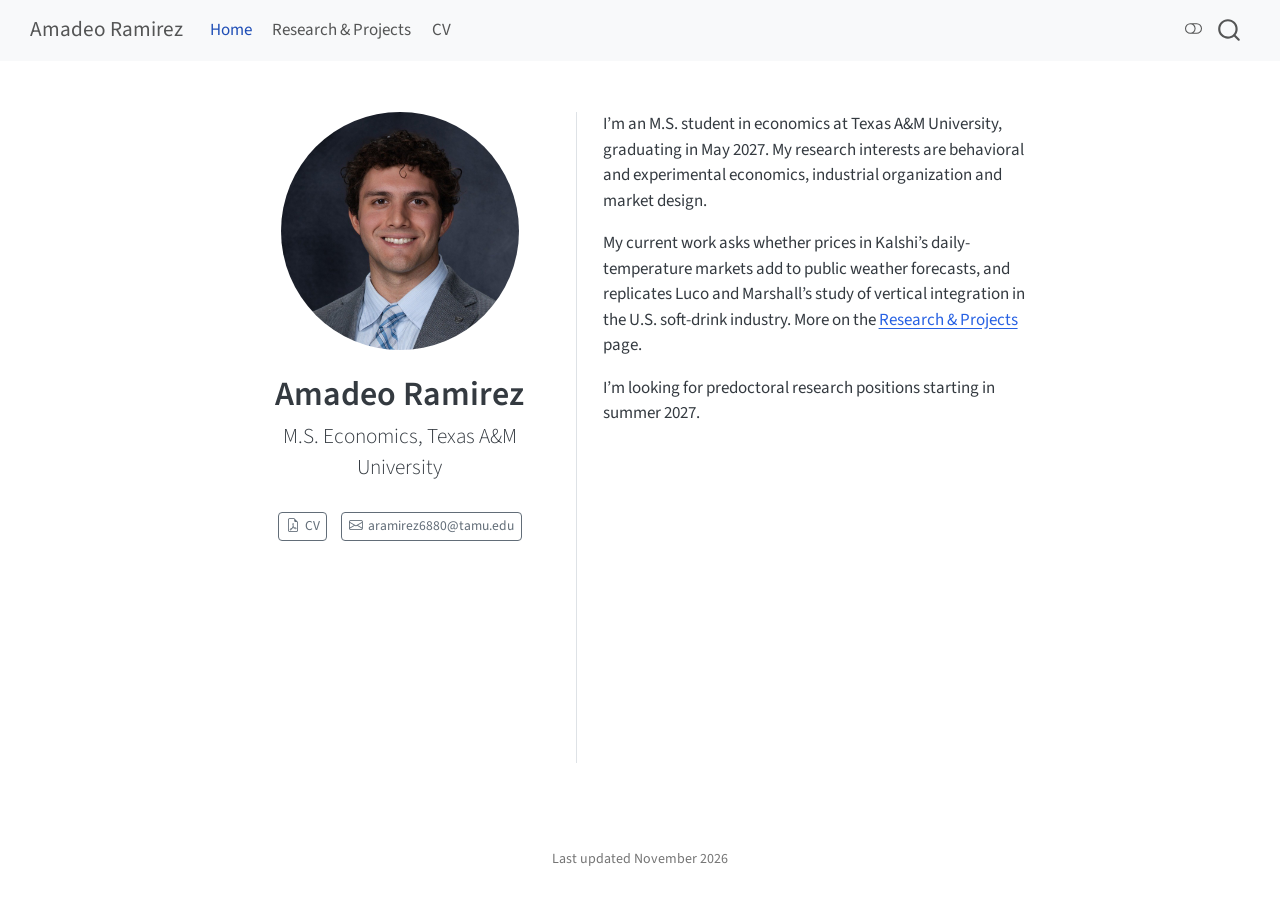
==== docs/index.html @ a7467236 "Initial personal academic website Quarto site with Home, Research & Projects, and CV pages, rendered" ====
<!DOCTYPE html>
<html xmlns="http://www.w3.org/1999/xhtml" lang="en" xml:lang="en"><head>

<meta charset="utf-8">
<meta name="generator" content="quarto-1.11.9">

<meta name="viewport" content="width=device-width, initial-scale=1.0, user-scalable=yes">


<title>Amadeo Ramirez</title>
<style>
/* Default styles provided by pandoc.
** See https://pandoc.org/MANUAL.html#variables-for-html for config info.
*/
span.smallcaps{font-variant: small-caps;}
div.columns{display: flex; gap: 1.5em;}
div.column{flex: auto;}
@media screen {
div.columns{gap: min(4vw, 1.5em);}
div.column{overflow-x: auto;}
}
div.hanging-indent{margin-left: 1.5em; text-indent: -1.5em;}
ul.task-list{list-style: none;}
ul.task-list li input[type="checkbox"] {
  width: 0.8em;
  margin: 0 0.8em 0.2em -1em; /* quarto-specific, see https://github.com/quarto-dev/quarto-cli/issues/4556 */ 
  vertical-align: middle;
}
</style>


<script src="site_libs/quarto-nav/quarto-nav.js"></script>
<script src="site_libs/quarto-nav/headroom.min.js"></script>
<script src="site_libs/clipboard/clipboard.min.js"></script>
<script src="site_libs/quarto-search/autocomplete.umd.js"></script>
<script src="site_libs/quarto-search/fuse.min.js"></script>
<script src="site_libs/quarto-search/quarto-search.js"></script>
<meta name="quarto:offset" content="./">
<script src="site_libs/quarto-html/quarto.js" type="module"></script>
<script src="site_libs/quarto-html/tabsets/tabsets.js" type="module"></script>
<script src="site_libs/quarto-html/scrollable-regions/scrollable-regions.js" type="module"></script>
<script src="site_libs/quarto-html/popper.min.js"></script>
<script src="site_libs/quarto-html/tippy.umd.min.js"></script>
<link href="site_libs/quarto-html/tippy.css" rel="stylesheet">
<link href="site_libs/quarto-html/quarto-syntax-highlighting-63b5708e65d6cd79cd7618c58d0c21e7.css" rel="stylesheet" class="quarto-color-scheme" id="quarto-text-highlighting-styles">
<link href="site_libs/quarto-html/quarto-syntax-highlighting-dark-447e42e69aaa9833c0ba1b986f430b20.css" rel="stylesheet" class="quarto-color-scheme quarto-color-alternate" id="quarto-text-highlighting-styles">
<link href="site_libs/quarto-html/quarto-syntax-highlighting-63b5708e65d6cd79cd7618c58d0c21e7.css" rel="stylesheet" class="quarto-color-scheme-extra" id="quarto-text-highlighting-styles">
<script src="site_libs/bootstrap/bootstrap.min.js"></script>
<link href="site_libs/bootstrap/bootstrap-icons.css" rel="stylesheet">
<link href="site_libs/bootstrap/bootstrap-48eea8e06ff06eb442a2daacfce5ac08.min.css" rel="stylesheet" append-hash="true" class="quarto-color-scheme" id="quarto-bootstrap" data-mode="light">
<link href="site_libs/bootstrap/bootstrap-dark-f48fb05cf36c7d3a21b32e8ede64a95a.min.css" rel="stylesheet" append-hash="true" class="quarto-color-scheme quarto-color-alternate" id="quarto-bootstrap" data-mode="dark">
<link href="site_libs/bootstrap/bootstrap-48eea8e06ff06eb442a2daacfce5ac08.min.css" rel="stylesheet" append-hash="true" class="quarto-color-scheme-extra" id="quarto-bootstrap" data-mode="light">
<script id="quarto-search-options" type="application/json">{
  "location": "navbar",
  "copy-button": false,
  "collapse-after": 3,
  "panel-placement": "end",
  "type": "overlay",
  "limit": 50,
  "keyboard-shortcut": [
    "f",
    "/",
    "s"
  ],
  "show-item-context": false,
  "language": {
    "search-no-results-text": "No results",
    "search-matching-documents-text": "matching documents",
    "search-copy-link-title": "Copy link to search",
    "search-hide-matches-text": "Hide additional matches",
    "search-more-match-text": "more match in this document",
    "search-more-matches-text": "more matches in this document",
    "search-clear-button-title": "Clear",
    "search-text-placeholder": "",
    "search-detached-cancel-button-title": "Cancel",
    "search-submit-button-title": "Submit",
    "search-label": "Search"
  }
}</script>
<style>html{ scroll-behavior: smooth; }</style>


<link rel="stylesheet" href="styles.css">
</head>

<body class="nav-fixed fullcontent quarto-light"><a id="quarto-skip-link" class="visually-hidden-focusable" href="#quarto-document-content">Skip to main content</a><script id="quarto-html-before-body" type="application/javascript">
    const toggleBodyColorMode = (bsSheetEl) => {
      const mode = bsSheetEl.getAttribute("data-mode");
      const bodyEl = window.document.querySelector("body");
      if (mode === "dark") {
        bodyEl.classList.add("quarto-dark");
        bodyEl.classList.remove("quarto-light");
      } else {
        bodyEl.classList.add("quarto-light");
        bodyEl.classList.remove("quarto-dark");
      }
    }
    const toggleBodyColorPrimary = () => {
      const bsSheetEl = window.document.querySelector("link#quarto-bootstrap:not([rel=disabled-stylesheet])");
      if (bsSheetEl) {
        toggleBodyColorMode(bsSheetEl);
      }
    }
    const setColorSchemeToggle = (alternate) => {
      const toggles = window.document.querySelectorAll('.quarto-color-scheme-toggle');
      for (let i=0; i < toggles.length; i++) {
        const toggle = toggles[i];
        if (toggle) {
          toggle.setAttribute("aria-checked", alternate ? "true" : "false");
          if (alternate) {
            toggle.classList.add("alternate");
          } else {
            toggle.classList.remove("alternate");
          }
        }
      }
    };
    const toggleColorMode = (alternate) => {
      // Switch the stylesheets
      const primaryStylesheets = window.document.querySelectorAll('link.quarto-color-scheme:not(.quarto-color-alternate)');
      const alternateStylesheets = window.document.querySelectorAll('link.quarto-color-scheme.quarto-color-alternate');
      manageTransitions('#quarto-margin-sidebar .nav-link', false);
      if (alternate) {
        // note: dark is layered on light, we don't disable primary!
        enableStylesheet(alternateStylesheets);
        for (const sheetNode of alternateStylesheets) {
          if (sheetNode.id === "quarto-bootstrap") {
            toggleBodyColorMode(sheetNode);
          }
        }
      } else {
        disableStylesheet(alternateStylesheets);
        enableStylesheet(primaryStylesheets)
        toggleBodyColorPrimary();
      }
      manageTransitions('#quarto-margin-sidebar .nav-link', true);
      // Switch the toggles
      setColorSchemeToggle(alternate)
    }
    // Hack to workaround the fact that safari doesn't
    // properly recolor the scrollbar when toggling (#1455).
    // Not run on load: stylesheets are set before first paint there, and
    // scrolling would undo the scroll to a URL fragment (#14973).
    // The one pixel nudge keeps the reader where they were.
    const refreshSafariScrollbar = () => {
      if (navigator.userAgent.indexOf('Safari') > 0 && navigator.userAgent.indexOf('Chrome') == -1) {
        manageTransitions("body", false);
        const scrollY = window.scrollY;
        window.scrollTo(0, scrollY > 0 ? scrollY - 1 : 1);
        setTimeout(() => {
          window.scrollTo(0, scrollY);
          manageTransitions("body", true);
        }, 40);
      }
    }
    const disableStylesheet = (stylesheets) => {
      for (let i=0; i < stylesheets.length; i++) {
        const stylesheet = stylesheets[i];
        stylesheet.rel = 'disabled-stylesheet';
      }
    }
    const enableStylesheet = (stylesheets) => {
      for (let i=0; i < stylesheets.length; i++) {
        const stylesheet = stylesheets[i];
        if(stylesheet.rel !== 'stylesheet') { // for Chrome, which will still FOUC without this check
          stylesheet.rel = 'stylesheet';
        }
      }
    }
    const manageTransitions = (selector, allowTransitions) => {
      const els = window.document.querySelectorAll(selector);
      for (let i=0; i < els.length; i++) {
        const el = els[i];
        if (allowTransitions) {
          el.classList.remove('notransition');
        } else {
          el.classList.add('notransition');
        }
      }
    }
    const isFileUrl = () => {
      return window.location.protocol === 'file:';
    }
    const hasAlternateSentinel = () => {
      let styleSentinel = getColorSchemeSentinel();
      if (styleSentinel !== null) {
        return styleSentinel === "alternate";
      } else {
        return false;
      }
    }
    const setStyleSentinel = (alternate) => {
      const value = alternate ? "alternate" : "default";
      if (!isFileUrl()) {
        window.localStorage.setItem("quarto-color-scheme", value);
      } else {
        localAlternateSentinel = value;
      }
    }
    const getColorSchemeSentinel = () => {
      if (!isFileUrl()) {
        const storageValue = window.localStorage.getItem("quarto-color-scheme");
        return storageValue != null ? storageValue : localAlternateSentinel;
      } else {
        return localAlternateSentinel;
      }
    }
    const toggleGiscusIfUsed = (isAlternate, darkModeDefault) => {
      const baseTheme = document.querySelector('#giscus-base-theme')?.value ?? 'light';
      const alternateTheme = document.querySelector('#giscus-alt-theme')?.value ?? 'dark';
      let newTheme = '';
      if(authorPrefersDark) {
        newTheme = isAlternate ? baseTheme : alternateTheme;
      } else {
        newTheme = isAlternate ? alternateTheme : baseTheme;
      }
      const changeGiscusTheme = () => {
        // From: https://github.com/giscus/giscus/issues/336
        const sendMessage = (message) => {
          const iframe = document.querySelector('iframe.giscus-frame');
          if (!iframe) return;
          iframe.contentWindow.postMessage({ giscus: message }, 'https://giscus.app');
        }
        sendMessage({
          setConfig: {
            theme: newTheme
          }
        });
      }
      const isGiscussLoaded = window.document.querySelector('iframe.giscus-frame') !== null;
      if (isGiscussLoaded) {
        changeGiscusTheme();
      }
    };
    const authorPrefersDark = false;
    const darkModeDefault = authorPrefersDark;
      document.querySelector('link#quarto-text-highlighting-styles.quarto-color-scheme-extra').rel = 'disabled-stylesheet';
      document.querySelector('link#quarto-bootstrap.quarto-color-scheme-extra').rel = 'disabled-stylesheet';
    let localAlternateSentinel = darkModeDefault ? 'alternate' : 'default';
    // Dark / light mode switch
    window.quartoToggleColorScheme = () => {
      // Read the current dark / light value
      let toAlternate = !hasAlternateSentinel();
      toggleColorMode(toAlternate);
      refreshSafariScrollbar();
      setStyleSentinel(toAlternate);
      toggleGiscusIfUsed(toAlternate, darkModeDefault);
      window.dispatchEvent(new Event('resize'));
    };
    // Switch to dark mode if need be
    if (hasAlternateSentinel()) {
      toggleColorMode(true);
    } else {
      toggleColorMode(false);
    }
  </script>

<div id="quarto-search-results"></div>
  <header id="quarto-header" class="headroom fixed-top">
    <nav class="navbar navbar-expand-lg " data-bs-theme="dark" aria-label="Site">
      <div class="navbar-container container-fluid">
      <div class="navbar-brand-container mx-auto">
    <a class="navbar-brand" href="./index.html">
    <span class="navbar-title">Amadeo Ramirez</span>
    </a>
  </div>
          <button class="navbar-toggler" type="button" data-bs-toggle="collapse" data-bs-target="#navbarCollapse" aria-controls="navbarCollapse" aria-expanded="false" aria-label="Toggle navigation" onclick="if (window.quartoToggleHeadroom) { window.quartoToggleHeadroom(); }">
  <span class="navbar-toggler-icon"></span>
</button>
          <div class="collapse navbar-collapse" id="navbarCollapse">
            <ul class="navbar-nav navbar-nav-scroll me-auto">
  <li class="nav-item">
    <a class="nav-link active" href="./index.html" aria-current="page"> 
<span class="menu-text">Home</span></a>
  </li>  
  <li class="nav-item">
    <a class="nav-link" href="./research.html"> 
<span class="menu-text">Research &amp; Projects</span></a>
  </li>  
  <li class="nav-item">
    <a class="nav-link" href="./cv.html"> 
<span class="menu-text">CV</span></a>
  </li>  
</ul>
          </div> <!-- /navcollapse -->
            <div class="quarto-navbar-tools">
  <button type="button" role="switch" aria-checked="false" class="quarto-color-scheme-toggle quarto-navigation-tool  px-1" onclick="window.quartoToggleColorScheme(); return false;" title="Toggle dark mode" aria-label="Toggle dark mode"><i class="bi"></i></button>
</div>
            <div id="quarto-search" class="" title="Search"></div>
      </div> <!-- /container-fluid -->
    </nav>
</header>
<!-- content -->
<div id="quarto-content" class="quarto-container page-columns page-rows-contents page-layout-article page-navbar">
<!-- sidebar -->
<!-- margin-sidebar -->
    
<!-- main -->
<div class="quarto-about-trestles">
  <div class="about-entity">
    <img src="files/headshot.jpg" alt="Photo of Amadeo Ramirez" class="about-image
  round " style="height: 14em; width: 14em;">
<header id="title-block-header" class="quarto-title-block default">
<div class="quarto-title">
<h1 class="title">Amadeo Ramirez</h1>
<p class="subtitle lead">M.S. Economics, Texas A&amp;M University</p>
</div>
<div class="quarto-title-meta">
  </div>
</header>
    <div class="about-links">
  <a href="/files/Ramirez_Amadeo_CV.pdf" class="about-link" rel="" target="">
    <i class="bi bi-file-earmark-pdf"></i>
     <span class="about-link-text">CV</span>
  </a>
  <a href="mailto:aramirez6880@tamu.edu" class="about-link" rel="" target="">
    <i class="bi bi-envelope"></i>
     <span class="about-link-text">aramirez6880@tamu.edu</span>
  </a>
</div>
  </div>
  <div class="about-contents"><main class="content" id="quarto-document-content" tabindex="-1">

<p>I’m an M.S. student in economics at Texas A&amp;M University, graduating in May 2027. My research interests are behavioral and experimental economics, industrial organization and market design.</p>
<p>My current work asks whether prices in Kalshi’s daily-temperature markets add to public weather forecasts, and replicates Luco and Marshall’s study of vertical integration in the U.S. soft-drink industry. More on the <a href="./research.html">Research &amp; Projects</a> page.</p>
<p>I’m looking for predoctoral research positions starting in summer 2027.</p>


</main></div>
</div>
 <!-- /main -->
<script id="quarto-html-after-body" type="application/javascript">
  window.document.addEventListener("DOMContentLoaded", function (event) {
    // Ensure there is a toggle, if there isn't float one in the top right
    if (window.document.querySelector('.quarto-color-scheme-toggle') === null) {
      const toggle = window.document.createElement('button');
      toggle.type = "button";
      toggle.setAttribute("role", "switch");
      toggle.setAttribute("aria-checked", "false");
      toggle.classList.add('top-right');
      toggle.classList.add('quarto-color-scheme-toggle');
      toggle.setAttribute("aria-label", "Toggle dark mode");
      toggle.onclick = function() { try { window.quartoToggleColorScheme(); } catch {} return false; };
      const i = window.document.createElement("i");
      i.classList.add('bi');
      toggle.appendChild(i);
      // Put the toggle in a landmark of its own, so that landmark navigation
      // can reach it.
      //
      // The container is always a fresh direct child of body, and the toggle is
      // never moved into page furniture that the theme or the author controls.
      // The toggle is positioned against the page, so any ancestor that
      // establishes a containing block captures it: a positioned element or a
      // grid for position: absolute, and transform, filter, will-change or
      // contain for position: fixed. A direct child of body has none of these
      // to inherit, and the shift when one appears is silent and visual.
      //
      // ARIA says a document should have at most one banner, and axe reports a
      // duplicate whether or not the banners carry distinct labels. So use a
      // header when the page has no banner yet, and a named region otherwise.
      //
      // A header is a banner wherever it sits, unless it is inside sectioning
      // content, so this cannot just look at the children of body: a custom
      // page layout wraps the title block header in a plain div. An explicit
      // role="banner" always counts.
      const sectioning = 'article, aside, main, nav, section, [role="article"], [role="complementary"], [role="main"], [role="navigation"], [role="region"]';
      const hasBanner = Array.from(
        window.document.querySelectorAll('header:not([role]), [role="banner"]')
      ).some(function(el) {
        return el.hasAttribute("role") || el.closest(sectioning) === null;
      });
      const container = window.document.createElement(hasBanner ? "div" : "header");
      if (hasBanner) {
        container.setAttribute("role", "region");
        container.setAttribute("aria-label", "Toggle dark mode");
      }
      container.classList.add('quarto-color-scheme-toggle-container');
      container.appendChild(toggle);
      window.document.body.appendChild(container);
    }
    setColorSchemeToggle(hasAlternateSentinel())
    const isCodeAnnotation = (el) => {
      for (const clz of el.classList) {
        if (clz.startsWith('code-annotation-')) {                     
          return true;
        }
      }
      return false;
    }
    const onCopySuccess = function(e) {
      // button target
      const button = e.trigger;
      // don't keep focus
      button.blur();
      // flash "checked"
      button.classList.add('code-copy-button-checked');
      var currentTitle = button.getAttribute("title");
      button.setAttribute("title", "Copied!");
      let tooltip;
      if (window.bootstrap) {
        button.setAttribute("data-bs-toggle", "tooltip");
        button.setAttribute("data-bs-placement", "left");
        button.setAttribute("data-bs-title", "Copied!");
        tooltip = new bootstrap.Tooltip(button, 
          { trigger: "manual", 
            customClass: "code-copy-button-tooltip",
            offset: [0, -8]});
        tooltip.show();    
      }
      setTimeout(function() {
        if (tooltip) {
          tooltip.hide();
          button.removeAttribute("data-bs-title");
          button.removeAttribute("data-bs-toggle");
          button.removeAttribute("data-bs-placement");
        }
        button.setAttribute("title", currentTitle);
        button.classList.remove('code-copy-button-checked');
      }, 1000);
      // clear code selection
      e.clearSelection();
    }
    const getTextToCopy = function(trigger) {
      const outerScaffold = trigger.parentElement.cloneNode(true);
      const codeEl = outerScaffold.querySelector('code');
      for (const childEl of codeEl.children) {
        if (isCodeAnnotation(childEl)) {
          childEl.remove();
        }
      }
      return codeEl.innerText;
    }
    const clipboard = new window.ClipboardJS('.code-copy-button:not([data-in-quarto-modal])', {
      text: getTextToCopy
    });
    clipboard.on('success', onCopySuccess);
    if (window.document.getElementById('quarto-embedded-source-code-modal')) {
      const clipboardModal = new window.ClipboardJS('.code-copy-button[data-in-quarto-modal]', {
        text: getTextToCopy,
        container: window.document.getElementById('quarto-embedded-source-code-modal')
      });
      clipboardModal.on('success', onCopySuccess);
    }
      var localhostRegex = new RegExp(/^(?:http|https):\/\/localhost\:?[0-9]*\//);
      var mailtoRegex = new RegExp(/^mailto:/);
        var filterRegex = new RegExp("https:\/\/amadeoramirez\.github\.io");
      const newWindowLabel = "(opens in a new tab)";
      const newWindowNoteId = "quarto-ext-newwindow-label";
      // Links reference one hidden label through aria-describedby, so the
      // announcement never changes their accessible name.
      var describeNewWindow = (link) => {
        if (!window.document.getElementById(newWindowNoteId)) {
          var newWindowNote = window.document.createElement("span");
          newWindowNote.id = newWindowNoteId;
          newWindowNote.hidden = true;
          newWindowNote.textContent = newWindowLabel;
          window.document.body.appendChild(newWindowNote);
        }
        var describedBy = (link.getAttribute("aria-describedby") || "").split(/\s+/).filter(Boolean);
        if (!describedBy.includes(newWindowNoteId)) {
          describedBy.push(newWindowNoteId);
          link.setAttribute("aria-describedby", describedBy.join(" "));
        }
      }
      var isInternal = (href) => {
          return filterRegex.test(href) || localhostRegex.test(href) || mailtoRegex.test(href);
      }
      // Inspect non-navigation links and adorn them if external
      window.quartoDecorateExternalLinks = function (root) {
     var links = (root || window.document).querySelectorAll('a[href]:not(.nav-link):not(.navbar-brand):not(.toc-action):not(.sidebar-link):not(.sidebar-item-toggle):not(.pagination-link):not(.no-external):not([aria-hidden]):not(.dropdown-item):not(.quarto-navigation-tool):not(.about-link)');
      for (var i=0; i<links.length; i++) {
        const link = links[i];
        if (!isInternal(link.href)) {
          // undo the damage that might have been done by quarto-nav.js in the case of
          // links that we want to consider external
          if (link.dataset.originalHref !== undefined) {
            link.href = link.dataset.originalHref;
          }
            // target, if specified
            link.setAttribute("target", "_blank");
            if (link.getAttribute("rel") === null) {
              link.setAttribute("rel", "noopener");
            }
            describeNewWindow(link);
          if (!link.classList.contains('no-external-icon')) {
          }
        }
      }
      };
      window.quartoDecorateExternalLinks(window.document);
    // Esc closes the popup (WCAG 1.4.13) and focus leaving both trigger and
    // popup closes it (WCAG 2.4.11); tippy handles neither for interactive popups.
    const hideOnEscAndFocusOut = {
      name: 'hideOnEscAndFocusOut',
      defaultValue: true,
      fn(instance) {
        const dismiss = () => {
          // A show scheduled by the trigger delay would otherwise reopen it
          instance.clearDelayTimeouts();
          instance.hide();
        };
        const onKeyDown = (event) => {
          if (event.key !== 'Escape') {
            return;
          }
          // Keep Esc from also reaching page handlers (e.g. reveal.js overview),
          // except an open reveal.js slide menu, which Esc should close too.
          // The menu handles keys only when its keyboard option is on.
          const menuHandlesEsc = window.Reveal?.getPlugin?.('menu')?.isOpen() &&
            window.Reveal.getConfig().menu?.keyboard !== false;
          if (!menuHandlesEsc) {
            event.stopPropagation();
          }
          if (instance.popper.contains(window.document.activeElement)) {
            // Disabled while refocusing so the focus trigger does not reopen it
            instance.disable();
            instance.reference.focus();
            instance.enable();
          }
          dismiss();
        };
        const onFocusOut = (event) => {
          const target = event.relatedTarget;
          if (target && !instance.reference.contains(target) &&
              !instance.popper.contains(target)) {
            dismiss();
          }
        };
        // On the trigger too: a click trigger (code-annotations: select) has no
        // blur handling. Attached for the instance's lifetime so leaving the
        // trigger also cancels a show still pending on the trigger delay.
        instance.reference.addEventListener('focusout', onFocusOut);
        return {
          onShow() {
            window.document.addEventListener('keydown', onKeyDown, true);
            instance.popper.addEventListener('focusout', onFocusOut);
          },
          onHide() {
            window.document.removeEventListener('keydown', onKeyDown, true);
            instance.popper.removeEventListener('focusout', onFocusOut);
          },
          onDestroy() {
            instance.reference.removeEventListener('focusout', onFocusOut);
          },
        };
      },
    };
    function tippyHover(el, contentFn, onTriggerFn, onUntriggerFn) {
      const config = {
        allowHTML: true,
        maxWidth: 500,
        delay: 100,
        arrow: false,
        appendTo: function(el) {
            return el.parentElement;
        },
        interactive: true,
        interactiveBorder: 10,
        theme: 'quarto',
        placement: 'bottom-start',
        plugins: [hideOnEscAndFocusOut],
      };
      if (contentFn) {
        config.content = contentFn;
      }
      if (onTriggerFn) {
        config.onTrigger = onTriggerFn;
      }
      if (onUntriggerFn) {
        config.onUntrigger = onUntriggerFn;
      }
      window.tippy(el, config); 
    }
    const noterefs = window.document.querySelectorAll('a[role="doc-noteref"]');
    for (var i=0; i<noterefs.length; i++) {
      const ref = noterefs[i];
      tippyHover(ref, function() {
        // use id or data attribute instead here
        let href = ref.getAttribute('data-footnote-href') || ref.getAttribute('href');
        try { href = new URL(href).hash; } catch {}
        const id = href.replace(/^#\/?/, "");
        const note = window.document.getElementById(id);
        if (note) {
          return note.innerHTML;
        } else {
          return "";
        }
      });
    }
    const xrefs = window.document.querySelectorAll('a.quarto-xref');
    const processXRef = (id, note) => {
      // Strip column container classes
      const stripColumnClz = (el) => {
        el.classList.remove("page-full", "page-columns");
        if (el.children) {
          for (const child of el.children) {
            stripColumnClz(child);
          }
        }
      }
      stripColumnClz(note)
      if (id === null || id.startsWith('sec-')) {
        // Special case sections, only their first couple elements
        const container = document.createElement("div");
        if (note.children && note.children.length > 2) {
          container.appendChild(note.children[0].cloneNode(true));
          for (let i = 1; i < note.children.length; i++) {
            const child = note.children[i];
            if (child.tagName === "P" && child.innerText === "") {
              continue;
            } else {
              container.appendChild(child.cloneNode(true));
              break;
            }
          }
          if (window.Quarto?.typesetMath) {
            window.Quarto.typesetMath(container);
          }
          return container.innerHTML
        } else {
          if (window.Quarto?.typesetMath) {
            window.Quarto.typesetMath(note);
          }
          return note.innerHTML;
        }
      } else {
        // Remove any anchor links if they are present
        const anchorLink = note.querySelector('a.anchorjs-link');
        if (anchorLink) {
          anchorLink.remove();
        }
        if (window.Quarto?.typesetMath) {
          window.Quarto.typesetMath(note);
        }
        if (note.classList.contains("callout")) {
          return note.outerHTML;
        } else {
          return note.innerHTML;
        }
      }
    }
    for (var i=0; i<xrefs.length; i++) {
      const xref = xrefs[i];
      tippyHover(xref, undefined, function(instance) {
        instance.disable();
        let url = xref.getAttribute('href');
        let hash = undefined; 
        if (url.startsWith('#')) {
          hash = url;
        } else {
          try { hash = new URL(url).hash; } catch {}
        }
        if (hash) {
          const id = hash.replace(/^#\/?/, "");
          const note = window.document.getElementById(id);
          if (note !== null) {
            try {
              const html = processXRef(id, note.cloneNode(true));
              instance.setContent(html);
            } finally {
              instance.enable();
              instance.show();
            }
          } else {
            // See if we can fetch this
            fetch(url.split('#')[0])
            .then(res => res.text())
            .then(html => {
              const parser = new DOMParser();
              const htmlDoc = parser.parseFromString(html, "text/html");
              const note = htmlDoc.getElementById(id);
              if (note !== null) {
                const html = processXRef(id, note);
                instance.setContent(html);
              } 
            }).finally(() => {
              instance.enable();
              instance.show();
            });
          }
        } else {
          // See if we can fetch a full url (with no hash to target)
          // This is a special case and we should probably do some content thinning / targeting
          fetch(url)
          .then(res => res.text())
          .then(html => {
            const parser = new DOMParser();
            const htmlDoc = parser.parseFromString(html, "text/html");
            const note = htmlDoc.querySelector('main.content');
            if (note !== null) {
              // This should only happen for chapter cross references
              // (since there is no id in the URL)
              // remove the first header
              if (note.children.length > 0 && note.children[0].tagName === "HEADER") {
                note.children[0].remove();
              }
              const html = processXRef(null, note);
              instance.setContent(html);
            } 
          }).finally(() => {
            instance.enable();
            instance.show();
          });
        }
      }, function(instance) {
      });
    }
        let selectedAnnoteEl;
        const selectorForAnnotation = ( cell, annotation) => {
          let cellAttr = 'data-code-cell="' + cell + '"';
          let lineAttr = 'data-code-annotation="' +  annotation + '"';
          const selector = 'span[' + cellAttr + '][' + lineAttr + ']';
          return selector;
        }
        const selectCodeLines = (annoteEl) => {
          const doc = window.document;
          const targetCell = annoteEl.getAttribute("data-target-cell");
          const targetAnnotation = annoteEl.getAttribute("data-target-annotation");
          const annoteSpan = window.document.querySelector(selectorForAnnotation(targetCell, targetAnnotation));
          const lines = annoteSpan.getAttribute("data-code-lines").split(",");
          const lineIds = lines.map((line) => {
            return targetCell + "-" + line;
          })
          // Each band is positioned against its own containing block, which is
          // not the offsetParent of the lines, so place it from client rects.
          const placeBand = (band, firstEl, lastEl, codeBlock) => {
            const container = band.offsetParent;
            if (container === null) {
              return;
            }
            const containerRect = container.getBoundingClientRect();
            // Reveal.js scales slides with a transform, so convert client
            // pixels back to the CSS pixels of the container.
            const scale = containerRect.height / container.offsetHeight || 1;
            const firstRect = firstEl.getBoundingClientRect();
            const lastRect = lastEl.getBoundingClientRect();
            const top = (firstRect.top - containerRect.top) / scale - container.clientTop + container.scrollTop;
            const height = (lastRect.bottom - firstRect.top) / scale;
            band.style.top = top - 2 + "px";
            band.style.height = height + 4 + "px";
            if (codeBlock) {
              // Without the copy button wrapper, the containing block is wider
              // than the code block, so span the code block explicitly.
              const blockRect = codeBlock.getBoundingClientRect();
              band.style.left = (blockRect.left - containerRect.left) / scale - container.clientLeft + container.scrollLeft + "px";
              band.style.width = blockRect.width / scale + "px";
            }
          };
          if (lineIds.length > 0) {
            const el = window.document.getElementById(lineIds[0]);
            const lastEl = window.document.getElementById(lineIds[lineIds.length - 1]);
            const parent = el.parentElement.parentElement;
            // cook up a div (if necessary) and position it
            let div = window.document.getElementById("code-annotation-line-highlight");
            if (div === null) {
              div = window.document.createElement("div");
              div.setAttribute("id", "code-annotation-line-highlight");
              div.style.position = 'absolute';
              parent.appendChild(div);
            }
            placeBand(div, el, lastEl, parent.closest("div.sourceCode") || parent);
            let gutterDiv = window.document.getElementById("code-annotation-line-highlight-gutter");
            if (gutterDiv === null) {
              gutterDiv = window.document.createElement("div");
              gutterDiv.setAttribute("id", "code-annotation-line-highlight-gutter");
              gutterDiv.style.position = 'absolute';
              const codeCell = window.document.getElementById(targetCell);
              const gutter = codeCell.querySelector('.code-annotation-gutter');
              gutter.appendChild(gutterDiv);
            }
            placeBand(gutterDiv, el, lastEl);
            selectedAnnoteEl = annoteEl;
          }
        };
        const unselectCodeLines = () => {
          const elementsIds = ["code-annotation-line-highlight", "code-annotation-line-highlight-gutter"];
          elementsIds.forEach((elId) => {
            const div = window.document.getElementById(elId);
            if (div) {
              div.remove();
            }
          });
          selectedAnnoteEl = undefined;
        };
          // Handle positioning of the toggle
      window.addEventListener(
        "resize",
        throttle(() => {
          elRect = undefined;
          if (selectedAnnoteEl) {
            selectCodeLines(selectedAnnoteEl);
          }
        }, 10)
      );
      function throttle(fn, ms) {
      let throttle = false;
      let timer;
        return (...args) => {
          if(!throttle) { // first call gets through
              fn.apply(this, args);
              throttle = true;
          } else { // all the others get throttled
              if(timer) clearTimeout(timer); // cancel #2
              timer = setTimeout(() => {
                fn.apply(this, args);
                timer = throttle = false;
              }, ms);
          }
        };
      }
        // Attach click handler to the DT
        const annoteDls = window.document.querySelectorAll('dt[data-target-cell]');
        for (const annoteDlNode of annoteDls) {
          annoteDlNode.addEventListener('click', (event) => {
            const clickedEl = event.target;
            if (clickedEl !== selectedAnnoteEl) {
              unselectCodeLines();
              const activeEl = window.document.querySelector('dt[data-target-cell].code-annotation-active');
              if (activeEl) {
                activeEl.classList.remove('code-annotation-active');
              }
              selectCodeLines(clickedEl);
              clickedEl.classList.add('code-annotation-active');
            } else {
              // Unselect the line
              unselectCodeLines();
              clickedEl.classList.remove('code-annotation-active');
            }
          });
        }
    const findCites = (el) => {
      const parentEl = el.parentElement;
      if (parentEl) {
        const cites = parentEl.dataset.cites;
        if (cites) {
          return {
            el,
            cites: cites.split(' ')
          };
        } else {
          return findCites(el.parentElement)
        }
      } else {
        return undefined;
      }
    };
    var bibliorefs = window.document.querySelectorAll('a[role="doc-biblioref"]');
    for (var i=0; i<bibliorefs.length; i++) {
      const ref = bibliorefs[i];
      const citeInfo = findCites(ref);
      if (citeInfo) {
        tippyHover(citeInfo.el, function() {
          var popup = window.document.createElement('div');
          citeInfo.cites.forEach(function(cite) {
            var citeDiv = window.document.createElement('div');
            citeDiv.classList.add('hanging-indent');
            citeDiv.classList.add('csl-entry');
            var biblioDiv = window.document.getElementById('ref-' + cite);
            if (biblioDiv) {
              citeDiv.innerHTML = biblioDiv.innerHTML;
            }
            popup.appendChild(citeDiv);
          });
          return popup.innerHTML;
        });
      }
    }
  });
  </script>
  <script type="application/javascript">
  window.quartoScrollableRegionsLabels = {"code":"Scrollable code","output":"Scrollable output"};
  </script>
</div> <!-- /content -->
<footer class="footer">
  <div class="nav-footer">
    <div class="nav-footer-left">
      &nbsp;
    </div>   
    <div class="nav-footer-center">
<p>Last updated November 2026</p>
</div>
    <div class="nav-footer-right">
      &nbsp;
    </div>
  </div>
</footer>




<script src="site_libs/quarto-html/zenscroll-min.js"></script>
</body></html>
---- docs/site_libs/quarto-html/tippy.css ----
.tippy-box[data-animation=fade][data-state=hidden]{opacity:0}[data-tippy-root]{max-width:calc(100vw - 10px)}.tippy-box{position:relative;background-color:#333;color:#fff;border-radius:4px;font-size:14px;line-height:1.4;white-space:normal;outline:0;transition-property:transform,visibility,opacity}.tippy-box[data-placement^=top]>.tippy-arrow{bottom:0}.tippy-box[data-placement^=top]>.tippy-arrow:before{bottom:-7px;left:0;border-width:8px 8px 0;border-top-color:initial;transform-origin:center top}.tippy-box[data-placement^=bottom]>.tippy-arrow{top:0}.tippy-box[data-placement^=bottom]>.tippy-arrow:before{top:-7px;left:0;border-width:0 8px 8px;border-bottom-color:initial;transform-origin:center bottom}.tippy-box[data-placement^=left]>.tippy-arrow{right:0}.tippy-box[data-placement^=left]>.tippy-arrow:before{border-width:8px 0 8px 8px;border-left-color:initial;right:-7px;transform-origin:center left}.tippy-box[data-placement^=right]>.tippy-arrow{left:0}.tippy-box[data-placement^=right]>.tippy-arrow:before{left:-7px;border-width:8px 8px 8px 0;border-right-color:initial;transform-origin:center right}.tippy-box[data-inertia][data-state=visible]{transition-timing-function:cubic-bezier(.54,1.5,.38,1.11)}.tippy-arrow{width:16px;height:16px;color:#333}.tippy-arrow:before{content:"";position:absolute;border-color:transparent;border-style:solid}.tippy-content{position:relative;padding:5px 9px;z-index:1}
---- docs/site_libs/quarto-html/quarto-syntax-highlighting-63b5708e65d6cd79cd7618c58d0c21e7.css ----
/* quarto syntax highlight colors */
:root {
  --quarto-hl-ot-color: #003B4F;
  --quarto-hl-at-color: #657422;
  --quarto-hl-ss-color: #20794D;
  --quarto-hl-an-color: #5E5E5E;
  --quarto-hl-fu-color: #4758AB;
  --quarto-hl-st-color: #20794D;
  --quarto-hl-cf-color: #003B4F;
  --quarto-hl-op-color: #5E5E5E;
  --quarto-hl-er-color: #AD0000;
  --quarto-hl-bn-color: #AD0000;
  --quarto-hl-al-color: #AD0000;
  --quarto-hl-va-color: #111111;
  --quarto-hl-bu-color: inherit;
  --quarto-hl-ex-color: inherit;
  --quarto-hl-pp-color: #AD0000;
  --quarto-hl-in-color: #5E5E5E;
  --quarto-hl-vs-color: #20794D;
  --quarto-hl-wa-color: #5E5E5E;
  --quarto-hl-do-color: #5E5E5E;
  --quarto-hl-im-color: #00769E;
  --quarto-hl-ch-color: #20794D;
  --quarto-hl-dt-color: #AD0000;
  --quarto-hl-fl-color: #AD0000;
  --quarto-hl-co-color: #5E5E5E;
  --quarto-hl-cv-color: #5E5E5E;
  --quarto-hl-cn-color: #8f5902;
  --quarto-hl-sc-color: #5E5E5E;
  --quarto-hl-dv-color: #AD0000;
  --quarto-hl-kw-color: #003B4F;
}

/* other quarto variables */
:root {
  --quarto-font-monospace: SFMono-Regular, Menlo, Monaco, Consolas, "Liberation Mono", "Courier New", monospace;
}

/* syntax highlight based on Pandoc's rules */
pre > code.sourceCode > span {
  color: #003B4F;
}

code.sourceCode > span {
  color: #003B4F;
}

div.sourceCode,
div.sourceCode pre.sourceCode {
  color: #003B4F;
}

/* Normal */
code span {
  color: #003B4F;
}

/* Alert */
code span.al {
  color: #AD0000;
  font-style: inherit;
}

/* Annotation */
code span.an {
  color: #5E5E5E;
  font-style: inherit;
}

/* Attribute */
code span.at {
  color: #657422;
  font-style: inherit;
}

/* BaseN */
code span.bn {
  color: #AD0000;
  font-style: inherit;
}

/* BuiltIn */
code span.bu {
  font-style: inherit;
}

/* ControlFlow */
code span.cf {
  color: #003B4F;
  font-weight: bold;
  font-style: inherit;
}

/* Char */
code span.ch {
  color: #20794D;
  font-style: inherit;
}

/* Constant */
code span.cn {
  color: #8f5902;
  font-style: inherit;
}

/* Comment */
code span.co {
  color: #5E5E5E;
  font-style: inherit;
}

/* CommentVar */
code span.cv {
  color: #5E5E5E;
  font-style: italic;
}

/* Documentation */
code span.do {
  color: #5E5E5E;
  font-style: italic;
}

/* DataType */
code span.dt {
  color: #AD0000;
  font-style: inherit;
}

/* DecVal */
code span.dv {
  color: #AD0000;
  font-style: inherit;
}

/* Error */
code span.er {
  color: #AD0000;
  font-style: inherit;
}

/* Extension */
code span.ex {
  font-style: inherit;
}

/* Float */
code span.fl {
  color: #AD0000;
  font-style: inherit;
}

/* Function */
code span.fu {
  color: #4758AB;
  font-style: inherit;
}

/* Import */
code span.im {
  color: #00769E;
  font-style: inherit;
}

/* Information */
code span.in {
  color: #5E5E5E;
  font-style: inherit;
}

/* Keyword */
code span.kw {
  color: #003B4F;
  font-weight: bold;
  font-style: inherit;
}

/* Operator */
code span.op {
  color: #5E5E5E;
  font-style: inherit;
}

/* Other */
code span.ot {
  color: #003B4F;
  font-style: inherit;
}

/* Preprocessor */
code span.pp {
  color: #AD0000;
  font-style: inherit;
}

/* SpecialChar */
code span.sc {
  color: #5E5E5E;
  font-style: inherit;
}

/* SpecialString */
code span.ss {
  color: #20794D;
  font-style: inherit;
}

/* String */
code span.st {
  color: #20794D;
  font-style: inherit;
}

/* Variable */
code span.va {
  color: #111111;
  font-style: inherit;
}

/* VerbatimString */
code span.vs {
  color: #20794D;
  font-style: inherit;
}

/* Warning */
code span.wa {
  color: #5E5E5E;
  font-style: italic;
}

.prevent-inlining {
  content: "</";
}

/*# sourceMappingURL=054cc16b9e9817627be6994582d2ffb5.css.map */
---- docs/site_libs/quarto-html/quarto-syntax-highlighting-dark-447e42e69aaa9833c0ba1b986f430b20.css ----
/* quarto syntax highlight colors */
:root {
  --quarto-hl-al-color: #f07178;
  --quarto-hl-an-color: #d4d0ab;
  --quarto-hl-at-color: #00e0e0;
  --quarto-hl-bn-color: #d4d0ab;
  --quarto-hl-bu-color: #abe338;
  --quarto-hl-ch-color: #abe338;
  --quarto-hl-co-color: #f8f8f2;
  --quarto-hl-cv-color: #ffd700;
  --quarto-hl-cn-color: #ffd700;
  --quarto-hl-cf-color: #ffa07a;
  --quarto-hl-dt-color: #ffa07a;
  --quarto-hl-dv-color: #d4d0ab;
  --quarto-hl-do-color: #f8f8f2;
  --quarto-hl-er-color: #f07178;
  --quarto-hl-ex-color: #00e0e0;
  --quarto-hl-fl-color: #d4d0ab;
  --quarto-hl-fu-color: #ffa07a;
  --quarto-hl-im-color: #abe338;
  --quarto-hl-in-color: #d4d0ab;
  --quarto-hl-kw-color: #ffa07a;
  --quarto-hl-op-color: #ffa07a;
  --quarto-hl-ot-color: #00e0e0;
  --quarto-hl-pp-color: #dcc6e0;
  --quarto-hl-re-color: #00e0e0;
  --quarto-hl-sc-color: #abe338;
  --quarto-hl-ss-color: #abe338;
  --quarto-hl-st-color: #abe338;
  --quarto-hl-va-color: #00e0e0;
  --quarto-hl-vs-color: #abe338;
  --quarto-hl-wa-color: #dcc6e0;
}

/* other quarto variables */
:root {
  --quarto-font-monospace: SFMono-Regular, Menlo, Monaco, Consolas, "Liberation Mono", "Courier New", monospace;
}

/* syntax highlight based on Pandoc's rules */
pre > code.sourceCode > span {
  color: #f8f8f2;
}

code.sourceCode > span {
  color: #f8f8f2;
}

div.sourceCode,
div.sourceCode pre.sourceCode {
  color: #f8f8f2;
}

/* Normal */
code span {
  color: #f8f8f2;
}

/* Alert */
code span.al {
  color: #f07178;
}

/* Annotation */
code span.an {
  color: #d4d0ab;
}

/* Attribute */
code span.at {
  color: #00e0e0;
}

/* BaseN */
code span.bn {
  color: #d4d0ab;
}

/* BuiltIn */
code span.bu {
  color: #abe338;
}

/* ControlFlow */
code span.cf {
  font-weight: bold;
  color: #ffa07a;
}

/* Char */
code span.ch {
  color: #abe338;
}

/* Constant */
code span.cn {
  color: #ffd700;
}

/* Comment */
code span.co {
  font-style: italic;
  color: #f8f8f2;
}

/* CommentVar */
code span.cv {
  color: #ffd700;
}

/* Documentation */
code span.do {
  color: #f8f8f2;
}

/* DataType */
code span.dt {
  color: #ffa07a;
}

/* DecVal */
code span.dv {
  color: #d4d0ab;
}

/* Error */
code span.er {
  color: #f07178;
  text-decoration: underline;
}

/* Extension */
code span.ex {
  font-weight: bold;
  color: #00e0e0;
}

/* Float */
code span.fl {
  color: #d4d0ab;
}

/* Function */
code span.fu {
  color: #ffa07a;
}

/* Import */
code span.im {
  color: #abe338;
}

/* Information */
code span.in {
  color: #d4d0ab;
}

/* Keyword */
code span.kw {
  font-weight: bold;
  color: #ffa07a;
}

/* Operator */
code span.op {
  color: #ffa07a;
}

/* Other */
code span.ot {
  color: #00e0e0;
}

/* Preprocessor */
code span.pp {
  color: #dcc6e0;
}

/* RegionMarker */
code span.re {
  background-color: #f8f8f2;
  color: #00e0e0;
}

/* SpecialChar */
code span.sc {
  color: #abe338;
}

/* SpecialString */
code span.ss {
  color: #abe338;
}

/* String */
code span.st {
  color: #abe338;
}

/* Variable */
code span.va {
  color: #00e0e0;
}

/* VerbatimString */
code span.vs {
  color: #abe338;
}

/* Warning */
code span.wa {
  color: #dcc6e0;
}

.prevent-inlining {
  content: "</";
}

/*# sourceMappingURL=be8e1111c2b710f7c3a4926ffa2967aa.css.map */
---- docs/site_libs/quarto-html/quarto-syntax-highlighting-63b5708e65d6cd79cd7618c58d0c21e7.css ----
/* quarto syntax highlight colors */
:root {
  --quarto-hl-ot-color: #003B4F;
  --quarto-hl-at-color: #657422;
  --quarto-hl-ss-color: #20794D;
  --quarto-hl-an-color: #5E5E5E;
  --quarto-hl-fu-color: #4758AB;
  --quarto-hl-st-color: #20794D;
  --quarto-hl-cf-color: #003B4F;
  --quarto-hl-op-color: #5E5E5E;
  --quarto-hl-er-color: #AD0000;
  --quarto-hl-bn-color: #AD0000;
  --quarto-hl-al-color: #AD0000;
  --quarto-hl-va-color: #111111;
  --quarto-hl-bu-color: inherit;
  --quarto-hl-ex-color: inherit;
  --quarto-hl-pp-color: #AD0000;
  --quarto-hl-in-color: #5E5E5E;
  --quarto-hl-vs-color: #20794D;
  --quarto-hl-wa-color: #5E5E5E;
  --quarto-hl-do-color: #5E5E5E;
  --quarto-hl-im-color: #00769E;
  --quarto-hl-ch-color: #20794D;
  --quarto-hl-dt-color: #AD0000;
  --quarto-hl-fl-color: #AD0000;
  --quarto-hl-co-color: #5E5E5E;
  --quarto-hl-cv-color: #5E5E5E;
  --quarto-hl-cn-color: #8f5902;
  --quarto-hl-sc-color: #5E5E5E;
  --quarto-hl-dv-color: #AD0000;
  --quarto-hl-kw-color: #003B4F;
}

/* other quarto variables */
:root {
  --quarto-font-monospace: SFMono-Regular, Menlo, Monaco, Consolas, "Liberation Mono", "Courier New", monospace;
}

/* syntax highlight based on Pandoc's rules */
pre > code.sourceCode > span {
  color: #003B4F;
}

code.sourceCode > span {
  color: #003B4F;
}

div.sourceCode,
div.sourceCode pre.sourceCode {
  color: #003B4F;
}

/* Normal */
code span {
  color: #003B4F;
}

/* Alert */
code span.al {
  color: #AD0000;
  font-style: inherit;
}

/* Annotation */
code span.an {
  color: #5E5E5E;
  font-style: inherit;
}

/* Attribute */
code span.at {
  color: #657422;
  font-style: inherit;
}

/* BaseN */
code span.bn {
  color: #AD0000;
  font-style: inherit;
}

/* BuiltIn */
code span.bu {
  font-style: inherit;
}

/* ControlFlow */
code span.cf {
  color: #003B4F;
  font-weight: bold;
  font-style: inherit;
}

/* Char */
code span.ch {
  color: #20794D;
  font-style: inherit;
}

/* Constant */
code span.cn {
  color: #8f5902;
  font-style: inherit;
}

/* Comment */
code span.co {
  color: #5E5E5E;
  font-style: inherit;
}

/* CommentVar */
code span.cv {
  color: #5E5E5E;
  font-style: italic;
}

/* Documentation */
code span.do {
  color: #5E5E5E;
  font-style: italic;
}

/* DataType */
code span.dt {
  color: #AD0000;
  font-style: inherit;
}

/* DecVal */
code span.dv {
  color: #AD0000;
  font-style: inherit;
}

/* Error */
code span.er {
  color: #AD0000;
  font-style: inherit;
}

/* Extension */
code span.ex {
  font-style: inherit;
}

/* Float */
code span.fl {
  color: #AD0000;
  font-style: inherit;
}

/* Function */
code span.fu {
  color: #4758AB;
  font-style: inherit;
}

/* Import */
code span.im {
  color: #00769E;
  font-style: inherit;
}

/* Information */
code span.in {
  color: #5E5E5E;
  font-style: inherit;
}

/* Keyword */
code span.kw {
  color: #003B4F;
  font-weight: bold;
  font-style: inherit;
}

/* Operator */
code span.op {
  color: #5E5E5E;
  font-style: inherit;
}

/* Other */
code span.ot {
  color: #003B4F;
  font-style: inherit;
}

/* Preprocessor */
code span.pp {
  color: #AD0000;
  font-style: inherit;
}

/* SpecialChar */
code span.sc {
  color: #5E5E5E;
  font-style: inherit;
}

/* SpecialString */
code span.ss {
  color: #20794D;
  font-style: inherit;
}

/* String */
code span.st {
  color: #20794D;
  font-style: inherit;
}

/* Variable */
code span.va {
  color: #111111;
  font-style: inherit;
}

/* VerbatimString */
code span.vs {
  color: #20794D;
  font-style: inherit;
}

/* Warning */
code span.wa {
  color: #5E5E5E;
  font-style: italic;
}

.prevent-inlining {
  content: "</";
}

/*# sourceMappingURL=054cc16b9e9817627be6994582d2ffb5.css.map */
---- docs/styles.css ----
/* Status badges: completed / in progress / proposal */
.status {
  display: inline-block;
  font-size: 0.78rem;
  font-weight: 600;
  letter-spacing: 0.02em;
  text-transform: uppercase;
  padding: 0.1rem 0.5rem;
  margin-right: 0.4rem;
  border-radius: 0.25rem;
  border: 1px solid currentColor;
  vertical-align: 0.1em;
}
.status-done     { color: #1a7f37; }
.status-progress { color: #9a6700; }
.status-proposal { color: #6639ba; }

@media (prefers-color-scheme: dark) {
  .status-done     { color: #56d364; }
  .status-progress { color: #e3b341; }
  .status-proposal { color: #bc8cff; }
}
body.quarto-dark .status-done     { color: #56d364; }
body.quarto-dark .status-progress { color: #e3b341; }
body.quarto-dark .status-proposal { color: #bc8cff; }

main h3.project, main h3 { margin-top: 2.2rem; }
main { max-width: 46rem; }
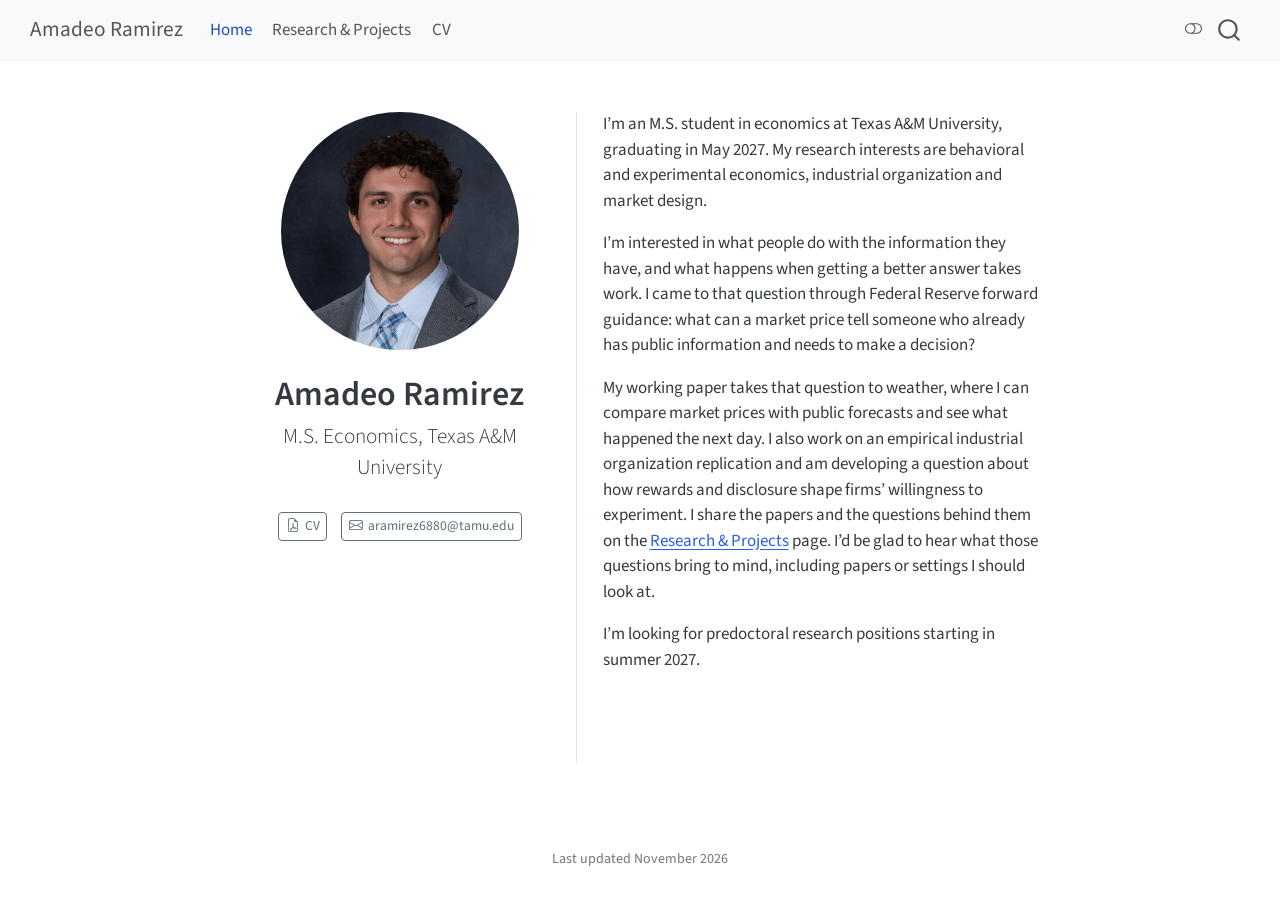
==== commit 7da4df5c: "Update working paper and research profile" ====
--- a/docs/index.html
+++ b/docs/index.html
@@ -322,7 +322,8 @@
   <div class="about-contents"><main class="content" id="quarto-document-content" tabindex="-1">
 
 <p>I’m an M.S. student in economics at Texas A&amp;M University, graduating in May 2027. My research interests are behavioral and experimental economics, industrial organization and market design.</p>
-<p>My current work asks whether prices in Kalshi’s daily-temperature markets add to public weather forecasts, and replicates Luco and Marshall’s study of vertical integration in the U.S. soft-drink industry. More on the <a href="./research.html">Research &amp; Projects</a> page.</p>
+<p>I’m interested in what people do with the information they have, and what happens when getting a better answer takes work. I came to that question through Federal Reserve forward guidance: what can a market price tell someone who already has public information and needs to make a decision?</p>
+<p>My working paper takes that question to weather, where I can compare market prices with public forecasts and see what happened the next day. I also work on an empirical industrial organization replication and am developing a question about how rewards and disclosure shape firms’ willingness to experiment. I share the papers and the questions behind them on the <a href="./research.html">Research &amp; Projects</a> page. I’d be glad to hear what those questions bring to mind, including papers or settings I should look at.</p>
 <p>I’m looking for predoctoral research positions starting in summer 2027.</p>
 
 
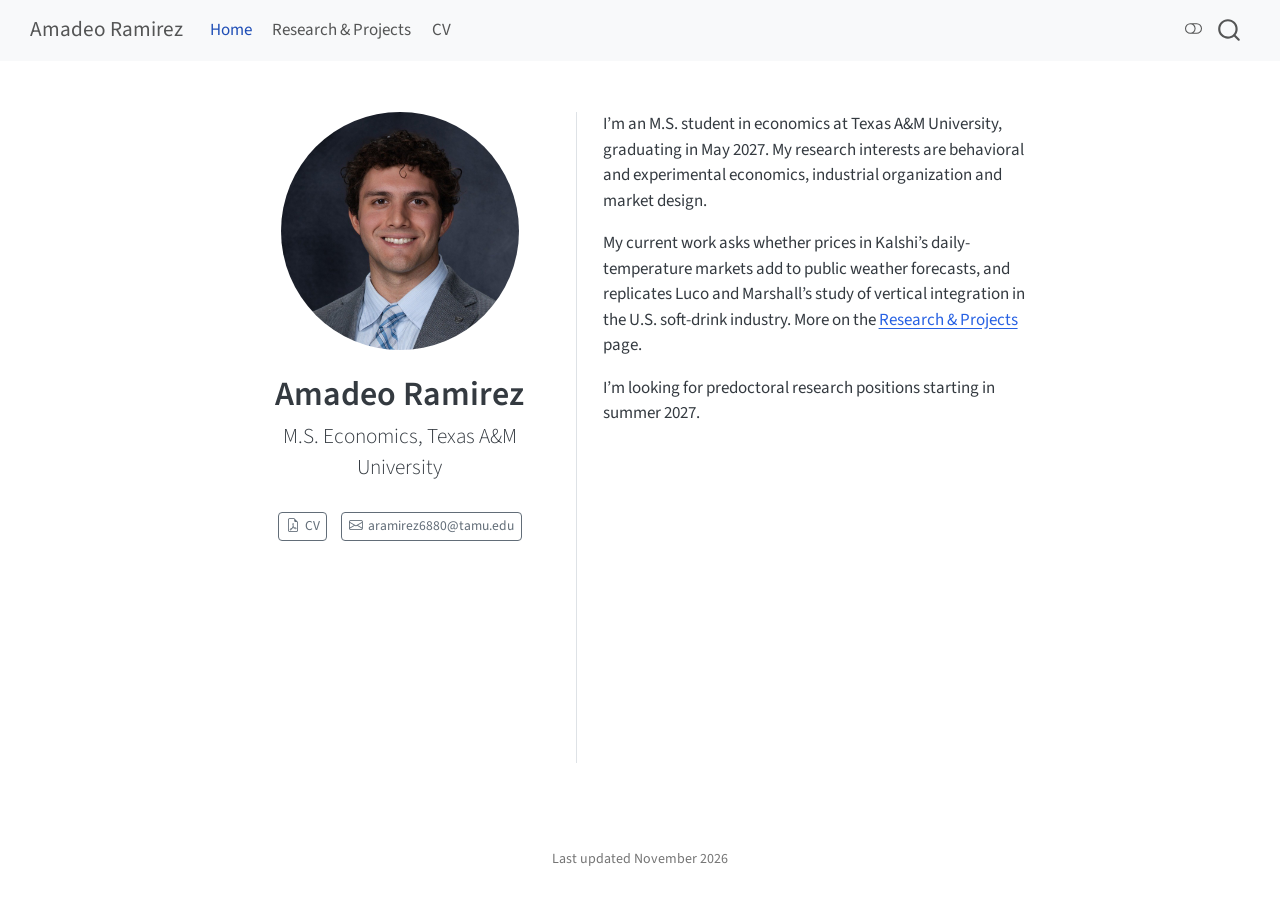
==== commit 787d1162: "Restore concise homepage" ====
--- a/docs/index.html
+++ b/docs/index.html
@@ -322,8 +322,7 @@
   <div class="about-contents"><main class="content" id="quarto-document-content" tabindex="-1">
 
 <p>I’m an M.S. student in economics at Texas A&amp;M University, graduating in May 2027. My research interests are behavioral and experimental economics, industrial organization and market design.</p>
-<p>I’m interested in what people do with the information they have, and what happens when getting a better answer takes work. I came to that question through Federal Reserve forward guidance: what can a market price tell someone who already has public information and needs to make a decision?</p>
-<p>My working paper takes that question to weather, where I can compare market prices with public forecasts and see what happened the next day. I also work on an empirical industrial organization replication and am developing a question about how rewards and disclosure shape firms’ willingness to experiment. I share the papers and the questions behind them on the <a href="./research.html">Research &amp; Projects</a> page. I’d be glad to hear what those questions bring to mind, including papers or settings I should look at.</p>
+<p>My current work asks whether prices in Kalshi’s daily-temperature markets add to public weather forecasts, and replicates Luco and Marshall’s study of vertical integration in the U.S. soft-drink industry. More on the <a href="./research.html">Research &amp; Projects</a> page.</p>
 <p>I’m looking for predoctoral research positions starting in summer 2027.</p>
 
 
